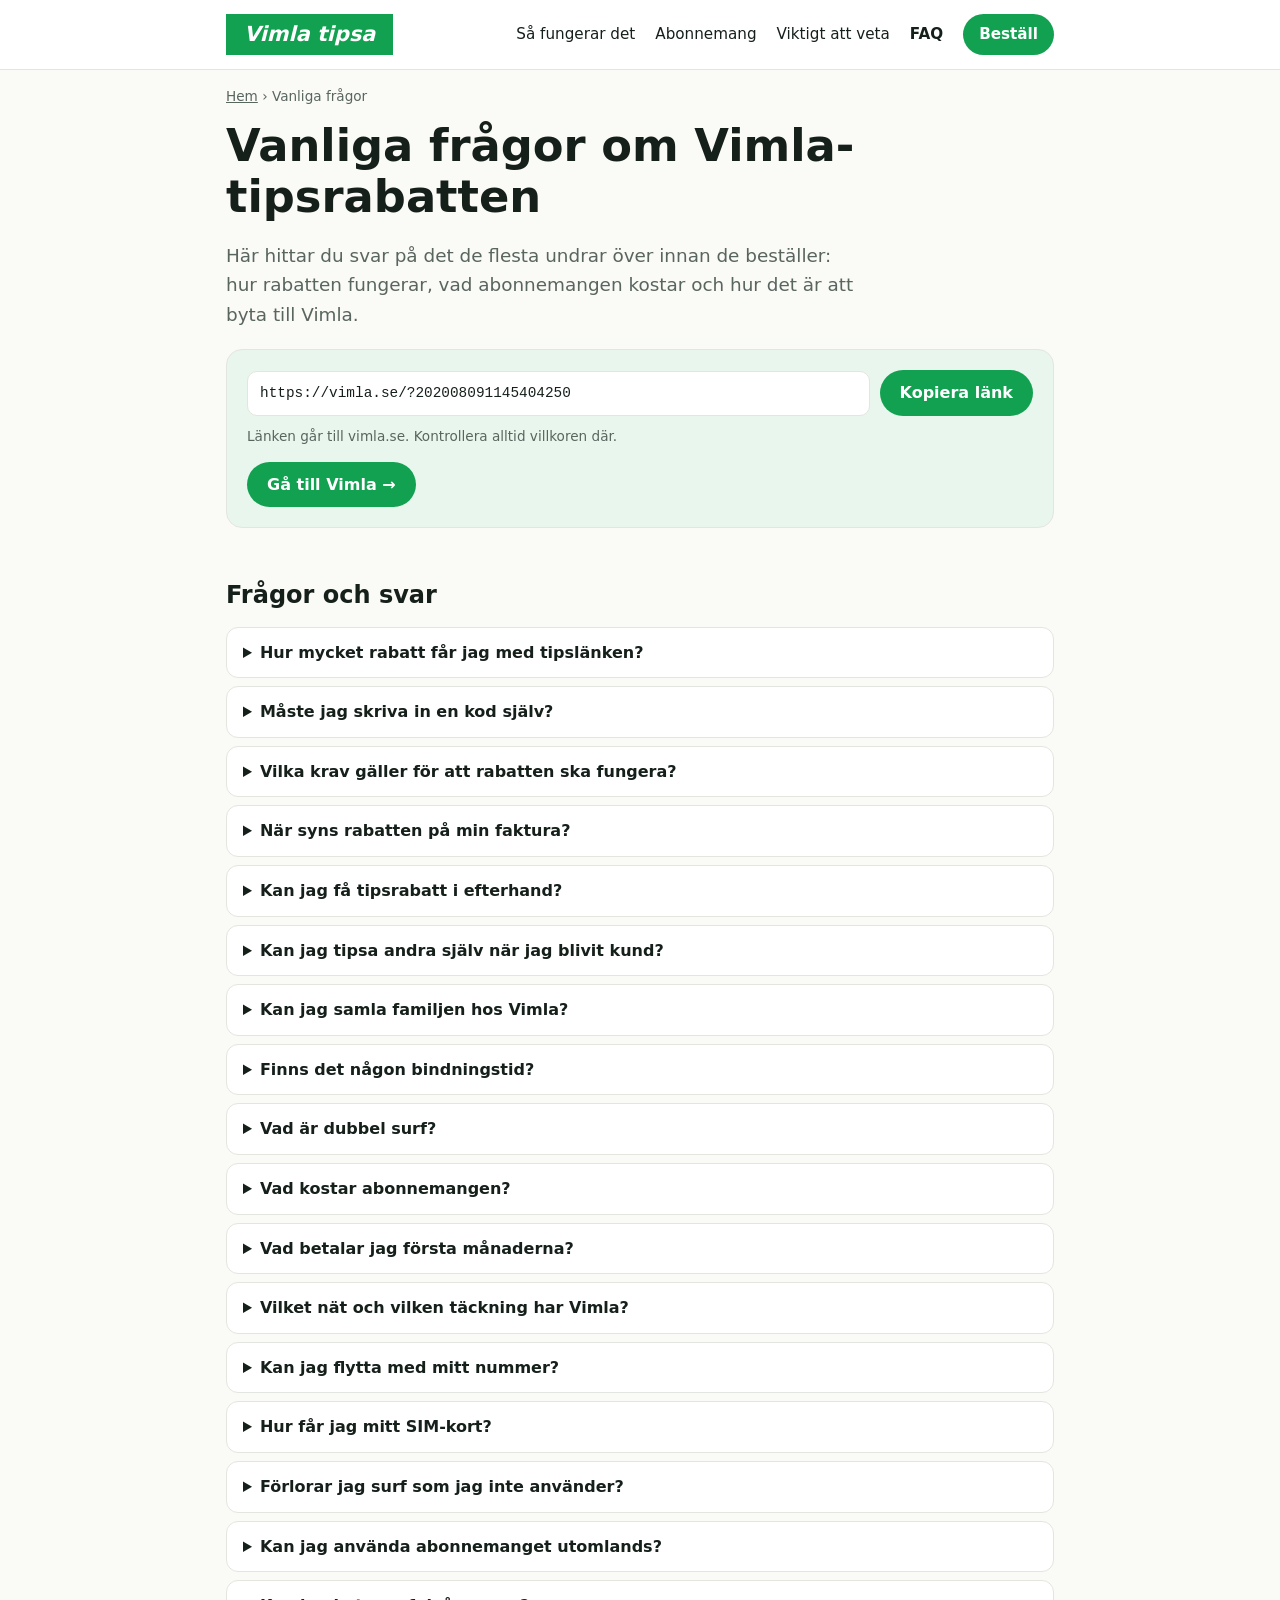
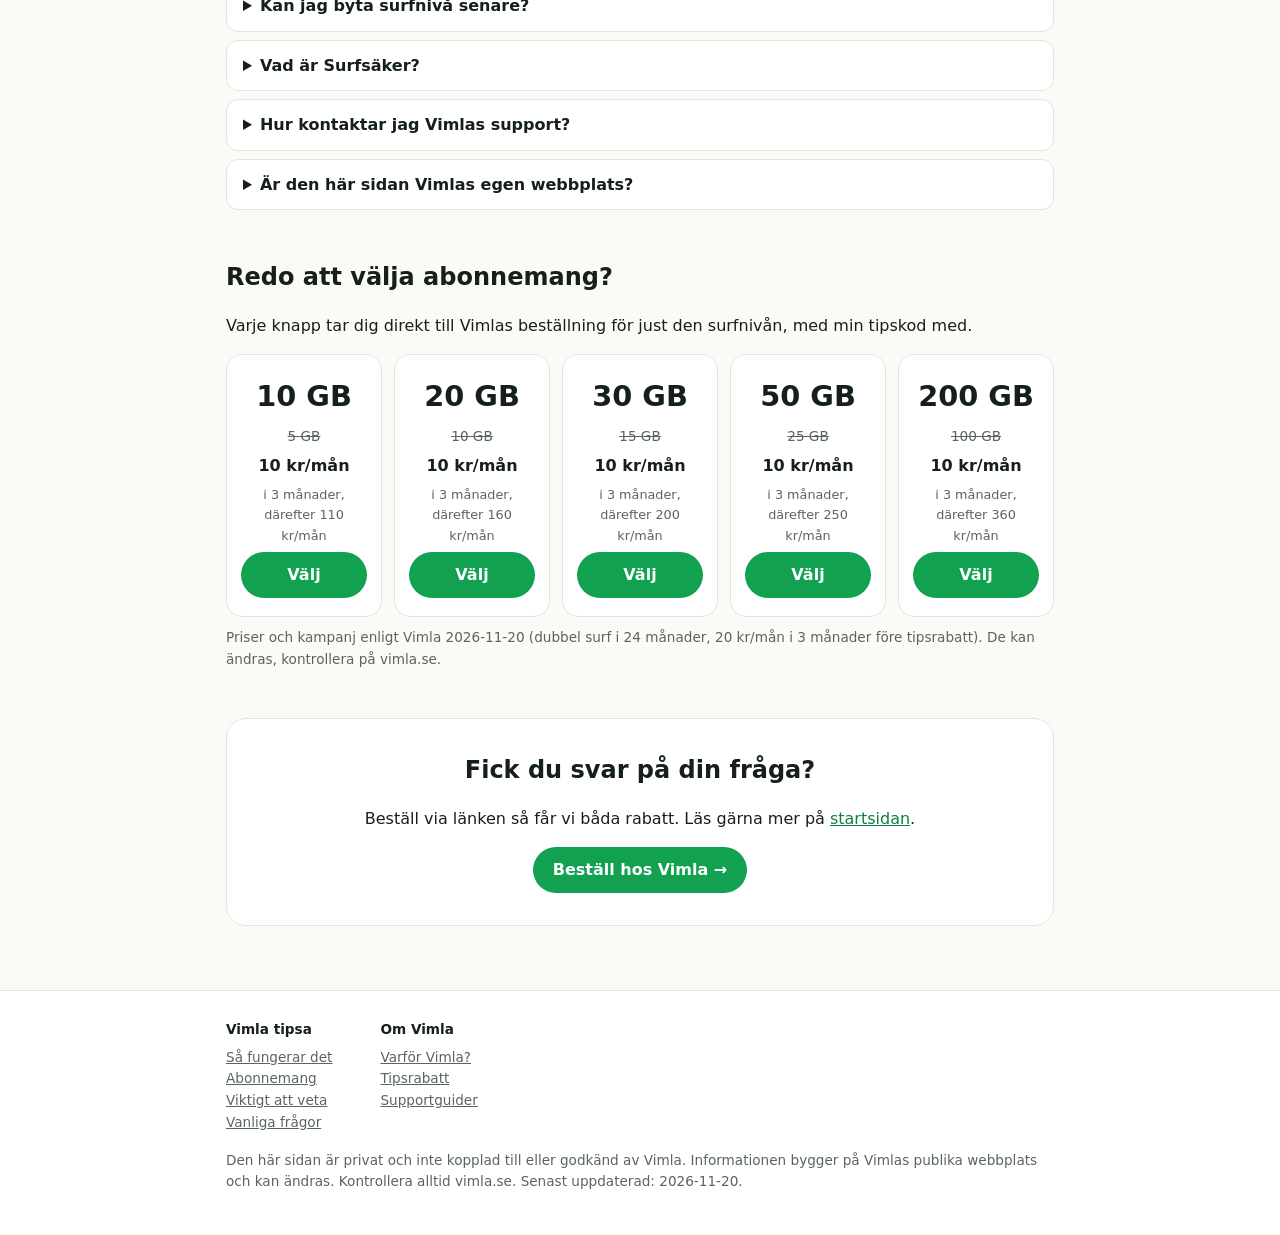
==== faq.html @ a54d3bc0 "Add Vimla tipsa referral site Static two-page site (start page and FAQ) with referral links.  Co-Aut" ====
<!doctype html>
<html lang="sv">
<head>
<meta charset="utf-8">
<meta name="viewport" content="width=device-width, initial-scale=1">
<title>Vanliga frågor om Vimla-tipsrabatten | Vimla tipsa</title>
<meta name="description" content="Svar på vanliga frågor om Vimla-tipsrabatten: hur rabatten fungerar, när den syns på fakturan, bindningstid, nummerflytt, SIM-kort, täckning och support.">
<meta name="robots" content="index, follow, max-image-preview:large">
<meta name="theme-color" content="#12a150">
<link rel="icon" href="data:image/svg+xml,%3Csvg xmlns='http://www.w3.org/2000/svg' viewBox='0 0 32 32'%3E%3Crect width='32' height='32' fill='%2312a150'/%3E%3Ctext x='16' y='23' font-size='20' font-weight='900' font-style='italic' text-anchor='middle' fill='white' font-family='sans-serif'%3EV%3C/text%3E%3C/svg%3E">
<meta property="og:type" content="website">
<meta property="og:locale" content="sv_SE">
<meta property="og:title" content="Vanliga frågor om Vimla-tipsrabatten">
<meta property="og:description" content="Svar på de vanligaste frågorna om tipsrabatten, bindningstid, nummerflytt, SIM-kort och täckning hos Vimla.">
<meta name="twitter:card" content="summary">
<meta name="twitter:title" content="Vanliga frågor om Vimla-tipsrabatten">
<meta name="twitter:description" content="Svar på de vanligaste frågorna om tipsrabatten, bindningstid, nummerflytt, SIM-kort och täckning hos Vimla.">
<script type="application/ld+json">
{"@context": "https://schema.org", "@type": "FAQPage", "mainEntity": [{"@type": "Question", "name": "Hur mycket rabatt får jag med tipslänken?", "acceptedAnswer": {"@type": "Answer", "text": "Du får 10 kr/mån i rabatt på månadsavgiften, och det gör även personen som tipsade dig. Rabatten gäller så länge ni båda har aktiva abonnemang hos Vimla."}}, {"@type": "Question", "name": "Måste jag skriva in en kod själv?", "acceptedAnswer": {"@type": "Answer", "text": "Nej. Koden ligger redan i länken. Använd knapparna på den här sidan så följer tipsrabatten med till beställningen hos Vimla. Rabatten kräver att du beställer via en tipslänk, så den går inte att lägga till i efterhand."}}, {"@type": "Question", "name": "Vilka krav gäller för att rabatten ska fungera?", "acceptedAnswer": {"@type": "Answer", "text": "Både du och personen som tipsade behöver ha aktiva abonnemang hos Vimla. Om ett av abonnemangen är pausat, avslutat eller har en obetald faktura försvinner rabatten, och den kommer tillbaka när abonnemanget är aktivt och betalt igen. Enligt Vimla ska båda abonnemangen vara fullt betalda sista dagen i månaden för att rabatten ska dras av månaden efter."}}, {"@type": "Question", "name": "När syns rabatten på min faktura?", "acceptedAnswer": {"@type": "Answer", "text": "Det kan dröja en eller ett par månader. Tipsrabatten aktiveras först när det nya abonnemanget har aktiverats. Du kan följa din tipsning på Mitt Vimla."}}, {"@type": "Question", "name": "Kan jag få tipsrabatt i efterhand?", "acceptedAnswer": {"@type": "Answer", "text": "Nej, abonnemanget måste beställas via en tipslänk. Får du problem med länken kan du kontakta Vimlas support, så hjälper de dig."}}, {"@type": "Question", "name": "Kan jag tipsa andra själv när jag blivit kund?", "acceptedAnswer": {"@type": "Answer", "text": "Ja. När du är kund hos Vimla hittar du din personliga tipslänk på Mitt Vimla under Tipsa & samla. Varje person som beställer via din länk ger dig och dem 10 kr/mån i rabatt, och du kan tipsa hur många du vill."}}, {"@type": "Question", "name": "Kan jag samla familjen hos Vimla?", "acceptedAnswer": {"@type": "Answer", "text": "Ja. Enligt Vimla kan du använda tipsrabatten för att samla familjen och spara totalt 20 kr/mån för varje nytt abonnemang du lägger till. Rabatten gäller så länge abonnemangen är aktiva."}}, {"@type": "Question", "name": "Finns det någon bindningstid?", "acceptedAnswer": {"@type": "Answer", "text": "Nej, Vimlas abonnemang har ingen bindningstid och du kan lämna när du vill. Kampanjen med dubbel surf gäller i 24 månader."}}, {"@type": "Question", "name": "Vad är dubbel surf?", "acceptedAnswer": {"@type": "Answer", "text": "Det är en kampanj hos Vimla där du får dubbelt så mycket data i 24 månader. Ett abonnemang med 5 GB ger till exempel 10 GB under kampanjen. Erbjudandet gäller nya Vimlare."}}, {"@type": "Question", "name": "Vad kostar abonnemangen?", "acceptedAnswer": {"@type": "Answer", "text": "Enligt Vimla 2026-11-20 kostar de fem surfnivåerna 110 kr/mån (10 GB), 160 kr/mån (20 GB), 200 kr/mån (30 GB), 250 kr/mån (50 GB) och 360 kr/mån (200 GB) efter kampanjen, med tipsrabatten på 10 kr/mån avdragen. De första tre månaderna är priset lägre. Priserna kan ändras, så kontrollera alltid vimla.se."}}, {"@type": "Question", "name": "Vad betalar jag första månaderna?", "acceptedAnswer": {"@type": "Answer", "text": "Kampanjpriset är 20 kr/mån i tre månader. Med tipsrabatten på 10 kr/mån blir det 10 kr/mån, och i exemplet på startsidan visas 0 kr/mån att betala nu. Din slutliga summa visas av Vimla innan du bekräftar ordern."}}, {"@type": "Question", "name": "Vilket nät och vilken täckning har Vimla?", "acceptedAnswer": {"@type": "Answer", "text": "Vimla är en del av Telenor Sverige och använder Telenors nät med 4G och 5G. Enligt Vimla täcker nätet 99,9 % av befolkningen. På Vimlas täckningskarta kan du kontrollera täckningen där du tänker använda abonnemanget."}}, {"@type": "Question", "name": "Kan jag flytta med mitt nummer?", "acceptedAnswer": {"@type": "Answer", "text": "Ja. Du kan flytta med ditt nummer till Vimla, och Vimla säger upp ditt tidigare abonnemang åt dig. Det kan ändå vara bra att kontrollera uppsägningstiden hos din nuvarande operatör. Du kan också välja ett nytt nummer när du beställer."}}, {"@type": "Question", "name": "Hur får jag mitt SIM-kort?", "acceptedAnswer": {"@type": "Answer", "text": "Vimla skickar ett SIM-kort hem till dig. Har du flyttat ditt nummer aktiveras SIM-kortet samma dag som flytten sker. Har du fått ett nytt nummer kan du börja surfa så fort du har satt i SIM-kortet."}}, {"@type": "Question", "name": "Förlorar jag surf som jag inte använder?", "acceptedAnswer": {"@type": "Answer", "text": "Nej. Enligt Vimla sparas din osurfade surf för alltid, och det finns ingen gräns för hur mycket du kan spara."}}, {"@type": "Question", "name": "Kan jag använda abonnemanget utomlands?", "acceptedAnswer": {"@type": "Answer", "text": "Fria samtal och mess gäller i Sverige och inom EU, där fri roaming gäller. Inom EU kan du surfa upp till 33 GB. Kontrollera priser utanför EU hos Vimla."}}, {"@type": "Question", "name": "Kan jag byta surfnivå senare?", "acceptedAnswer": {"@type": "Answer", "text": "Ja. Du kan ändra din surfnivå och ditt abonnemang på Mitt Vimla eller i Vimlas app."}}, {"@type": "Question", "name": "Vad är Surfsäker?", "acceptedAnswer": {"@type": "Answer", "text": "Surfsäker är en säkerhetstjänst som ingår på Vimlas mobilabonnemang. Den blockerar spam-sms och skadliga länkar och sidor när du surfar."}}, {"@type": "Question", "name": "Hur kontaktar jag Vimlas support?", "acceptedAnswer": {"@type": "Answer", "text": "Supporten är helt digital, så du slipper telefonkö. Vid allmänna frågor kan du maila, och för hjälp med ditt abonnemang kan du chatta vardagar 9–16:30 enligt Vimla."}}, {"@type": "Question", "name": "Är den här sidan Vimlas egen webbplats?", "acceptedAnswer": {"@type": "Answer", "text": "Nej. Det är en privat sida med en tipslänk till Vimla. Beställningen görs hos Vimla på vimla.se, och det är Vimlas villkor som gäller."}}]}
</script>
<link rel="stylesheet" href="style.css">
</head>
<body>
<nav>
  <div class="wrap">
    <a class="logo" href="https://vimla.se/?202008091145404250" rel="sponsored nofollow noopener" aria-label="Vimla tipsa"><span>Vimla tipsa</span></a>
    <a href="index.html#sa-fungerar">Så fungerar det</a>
    <a href="index.html#abonnemang">Abonnemang</a>
    <a href="index.html#viktigt">Viktigt att veta</a>
    <a href="faq.html" aria-current="page">FAQ</a>
    <a class="cta" data-home href="#" rel="sponsored nofollow noopener">Beställ</a>
  </div>
</nav>

<main class="wrap">
  <div class="crumbs"><a href="index.html">Hem</a> › Vanliga frågor</div>
  <h1>Vanliga frågor om Vimla-tipsrabatten</h1>
  <p class="lead">Här hittar du svar på det de flesta undrar över innan de beställer: hur rabatten fungerar, vad abonnemangen kostar och hur det är att byta till Vimla.</p>

  <div class="box">
    <div class="linkrow">
      <code data-reflink></code>
      <button type="button" data-copy>Kopiera länk</button>
    </div>
    <p class="small">Länken går till vimla.se. Kontrollera alltid villkoren där.</p>
    <p style="margin:14px 0 0"><a class="btn" data-home href="#">Gå till Vimla →</a></p>
  </div>

  <h2>Frågor och svar</h2>
  <div class="faq">
    <details><summary>Hur mycket rabatt får jag med tipslänken?</summary><p>Du får 10 kr/mån i rabatt på månadsavgiften, och det gör även personen som tipsade dig. Rabatten gäller så länge ni båda har aktiva abonnemang hos Vimla.</p></details>
    <details><summary>Måste jag skriva in en kod själv?</summary><p>Nej. Koden ligger redan i länken. Använd knapparna på den här sidan så följer tipsrabatten med till beställningen hos Vimla. Rabatten kräver att du beställer via en tipslänk, så den går inte att lägga till i efterhand.</p></details>
    <details><summary>Vilka krav gäller för att rabatten ska fungera?</summary><p>Både du och personen som tipsade behöver ha aktiva abonnemang hos Vimla. Om ett av abonnemangen är pausat, avslutat eller har en obetald faktura försvinner rabatten, och den kommer tillbaka när abonnemanget är aktivt och betalt igen. Enligt Vimla ska båda abonnemangen vara fullt betalda sista dagen i månaden för att rabatten ska dras av månaden efter.</p></details>
    <details><summary>När syns rabatten på min faktura?</summary><p>Det kan dröja en eller ett par månader. Tipsrabatten aktiveras först när det nya abonnemanget har aktiverats. Du kan följa din tipsning på Mitt Vimla.</p></details>
    <details><summary>Kan jag få tipsrabatt i efterhand?</summary><p>Nej, abonnemanget måste beställas via en tipslänk. Får du problem med länken kan du kontakta Vimlas support, så hjälper de dig.</p></details>
    <details><summary>Kan jag tipsa andra själv när jag blivit kund?</summary><p>Ja. När du är kund hos Vimla hittar du din personliga tipslänk på Mitt Vimla under Tipsa &amp; samla. Varje person som beställer via din länk ger dig och dem 10 kr/mån i rabatt, och du kan tipsa hur många du vill.</p></details>
    <details><summary>Kan jag samla familjen hos Vimla?</summary><p>Ja. Enligt Vimla kan du använda tipsrabatten för att samla familjen och spara totalt 20 kr/mån för varje nytt abonnemang du lägger till. Rabatten gäller så länge abonnemangen är aktiva.</p></details>
    <details><summary>Finns det någon bindningstid?</summary><p>Nej, Vimlas abonnemang har ingen bindningstid och du kan lämna när du vill. Kampanjen med dubbel surf gäller i 24 månader.</p></details>
    <details><summary>Vad är dubbel surf?</summary><p>Det är en kampanj hos Vimla där du får dubbelt så mycket data i 24 månader. Ett abonnemang med 5 GB ger till exempel 10 GB under kampanjen. Erbjudandet gäller nya Vimlare.</p></details>
    <details><summary>Vad kostar abonnemangen?</summary><p>Enligt Vimla 2026-11-20 kostar de fem surfnivåerna 110 kr/mån (10 GB), 160 kr/mån (20 GB), 200 kr/mån (30 GB), 250 kr/mån (50 GB) och 360 kr/mån (200 GB) efter kampanjen, med tipsrabatten på 10 kr/mån avdragen. De första tre månaderna är priset lägre. Priserna kan ändras, så kontrollera alltid vimla.se.</p></details>
    <details><summary>Vad betalar jag första månaderna?</summary><p>Kampanjpriset är 20 kr/mån i tre månader. Med tipsrabatten på 10 kr/mån blir det 10 kr/mån, och i exemplet på startsidan visas 0 kr/mån att betala nu. Din slutliga summa visas av Vimla innan du bekräftar ordern.</p></details>
    <details><summary>Vilket nät och vilken täckning har Vimla?</summary><p>Vimla är en del av Telenor Sverige och använder Telenors nät med 4G och 5G. Enligt Vimla täcker nätet 99,9 % av befolkningen. På Vimlas täckningskarta kan du kontrollera täckningen där du tänker använda abonnemanget.</p></details>
    <details><summary>Kan jag flytta med mitt nummer?</summary><p>Ja. Du kan flytta med ditt nummer till Vimla, och Vimla säger upp ditt tidigare abonnemang åt dig. Det kan ändå vara bra att kontrollera uppsägningstiden hos din nuvarande operatör. Du kan också välja ett nytt nummer när du beställer.</p></details>
    <details><summary>Hur får jag mitt SIM-kort?</summary><p>Vimla skickar ett SIM-kort hem till dig. Har du flyttat ditt nummer aktiveras SIM-kortet samma dag som flytten sker. Har du fått ett nytt nummer kan du börja surfa så fort du har satt i SIM-kortet.</p></details>
    <details><summary>Förlorar jag surf som jag inte använder?</summary><p>Nej. Enligt Vimla sparas din osurfade surf för alltid, och det finns ingen gräns för hur mycket du kan spara.</p></details>
    <details><summary>Kan jag använda abonnemanget utomlands?</summary><p>Fria samtal och mess gäller i Sverige och inom EU, där fri roaming gäller. Inom EU kan du surfa upp till 33 GB. Kontrollera priser utanför EU hos Vimla.</p></details>
    <details><summary>Kan jag byta surfnivå senare?</summary><p>Ja. Du kan ändra din surfnivå och ditt abonnemang på Mitt Vimla eller i Vimlas app.</p></details>
    <details><summary>Vad är Surfsäker?</summary><p>Surfsäker är en säkerhetstjänst som ingår på Vimlas mobilabonnemang. Den blockerar spam-sms och skadliga länkar och sidor när du surfar.</p></details>
    <details><summary>Hur kontaktar jag Vimlas support?</summary><p>Supporten är helt digital, så du slipper telefonkö. Vid allmänna frågor kan du maila, och för hjälp med ditt abonnemang kan du chatta vardagar 9–16:30 enligt Vimla.</p></details>
    <details><summary>Är den här sidan Vimlas egen webbplats?</summary><p>Nej. Det är en privat sida med en tipslänk till Vimla. Beställningen görs hos Vimla på vimla.se, och det är Vimlas villkor som gäller.</p></details>
  </div>

  <h2 id="abonnemang">Redo att välja abonnemang?</h2>
  <p>Varje knapp tar dig direkt till Vimlas beställning för just den surfnivån, med min tipskod med.</p>
  <div class="plans" id="plans"></div>
  <p class="small">Priser och kampanj enligt Vimla 2026-11-20 (dubbel surf i 24 månader, 20 kr/mån i 3 månader före tipsrabatt). De kan ändras, kontrollera på vimla.se.</p>

  <section class="final">
    <h2 style="margin-top:0">Fick du svar på din fråga?</h2>
    <p>Beställ via länken så får vi båda rabatt. Läs gärna mer på <a href="index.html">startsidan</a>.</p>
    <div class="linkrow"><a class="btn" data-home href="#">Beställ hos Vimla →</a></div>
  </section>
</main>

<footer>
  <div class="wrap">
    <div class="cols">
      <div><h4>Vimla tipsa</h4><a href="index.html#sa-fungerar">Så fungerar det</a><a href="index.html#abonnemang">Abonnemang</a><a href="index.html#viktigt">Viktigt att veta</a><a href="faq.html">Vanliga frågor</a></div>
      <div><h4>Om Vimla</h4><a href="https://vimla.se/varfor-vimla/" rel="noopener">Varför Vimla?</a><a href="https://vimla.se/tipsrabatt-guide/" rel="noopener">Tipsrabatt</a><a href="https://faq.vimla.se/hc/sv" rel="noopener">Supportguider</a></div>
    </div>
    <p>Den här sidan är privat och inte kopplad till eller godkänd av Vimla. Informationen bygger på Vimlas publika webbplats och kan ändras. Kontrollera alltid vimla.se. Senast uppdaterad: 2026-11-20.</p>
  </div>
</footer>

<script src="site.js"></script>
</body>
</html>
---- style.css ----
:root{--bg:#fafaf7;--card:#fff;--ink:#16201b;--muted:#59655f;--line:#e3e6df;--brand:#12a150;--brand-d:#0d7f3e;--soft:#e8f6ed}
  @media (prefers-color-scheme:dark){:root{--bg:#0f1512;--card:#17201b;--ink:#eef3ef;--muted:#9aa8a0;--line:#26332b;--brand:#3ccf7a;--brand-d:#63dd96;--soft:#16301f}}
  *{box-sizing:border-box}
  body{margin:0;background:var(--bg);color:var(--ink);font:16px/1.6 system-ui,-apple-system,"Segoe UI",Roboto,sans-serif}
  a{color:var(--brand-d)}
  .wrap{max-width:860px;margin:0 auto;padding:0 16px}
  nav{border-bottom:1px solid var(--line);background:var(--card)}
  nav .wrap{display:flex;flex-wrap:wrap;gap:8px 20px;align-items:center;padding-top:14px;padding-bottom:14px}
  .logo{margin-right:auto;display:grid;place-items:center;padding:10px 18px;background:var(--brand);color:#fff;font-weight:900;font-style:italic;font-size:1.3rem;line-height:1;white-space:nowrap;text-align:center;text-decoration:none;border-radius:0}
  .logo span{display:block}
  nav a{color:var(--ink);text-decoration:none;font-size:.95rem}
  nav a[aria-current]{font-weight:700}
  nav a.cta{background:var(--brand);color:#fff;padding:8px 16px;border-radius:999px;font-weight:600}
  .crumbs{font-size:.85rem;color:var(--muted);padding:16px 0 0}
  .crumbs a{color:inherit}
  h1{font-size:clamp(1.9rem,5vw,2.8rem);line-height:1.15;margin:12px 0}
  h2{font-size:1.5rem;margin:48px 0 12px}
  .lead{font-size:1.15rem;color:var(--muted);max-width:640px}
  .steps{display:grid;gap:16px;grid-template-columns:repeat(auto-fit,minmax(230px,1fr));margin-top:20px}
  .step{background:var(--card);border:1px solid var(--line);border-radius:16px;padding:20px}
  .step .n{display:inline-grid;place-items:center;width:34px;height:34px;border-radius:50%;background:var(--brand);color:#fff;font-weight:700}
  .step h3{margin:10px 0 4px}
  .step p{margin:0;color:var(--muted)}
  .box{background:var(--soft);border:1px solid var(--line);border-radius:16px;padding:20px;margin-top:20px}
  .linkrow{display:flex;flex-wrap:wrap;gap:10px;align-items:center}
  code{flex:1 1 280px;min-width:0;overflow-wrap:anywhere;background:var(--card);border:1px solid var(--line);border-radius:10px;padding:10px 12px;font-size:.9rem}
  button,.btn{font:inherit;font-weight:600;cursor:pointer;border:0;border-radius:999px;padding:10px 20px;background:var(--brand);color:#fff;text-decoration:none;display:inline-block}
  button:hover,.btn:hover{background:var(--brand-d)}
  .small{font-size:.85rem;color:var(--muted);margin:10px 0 0}
  .plans{display:grid;gap:12px;grid-template-columns:repeat(auto-fit,minmax(140px,1fr));margin-top:16px}
  .plan{background:var(--card);border:1px solid var(--line);border-radius:16px;padding:18px 14px;text-align:center;display:flex;flex-direction:column;gap:6px}
  .plan .gb{font-size:1.8rem;font-weight:800}
  .plan .old{color:var(--muted);font-size:.85rem}
  .plan .price{font-weight:700}
  .plan .then{color:var(--muted);font-size:.8rem;flex:1}
  .tabs{display:flex;flex-wrap:wrap;gap:8px;margin:16px 0}
  .tabs button{background:var(--card);color:var(--ink);border:1px solid var(--line)}
  .tabs button[aria-pressed="true"]{background:var(--brand);color:#fff;border-color:var(--brand)}
  .order{background:var(--card);border:1px solid var(--line);border-radius:20px;padding:24px;max-width:420px}
  .order{position:relative;overflow:hidden}
  .order::after{content:"EXEMPEL";position:absolute;inset:0;display:grid;place-items:center;font-size:2.88rem;font-weight:900;letter-spacing:.08em;color:var(--brand);opacity:.13;transform:rotate(-45deg);pointer-events:none}
  .order-gb{font-size:1.6rem;font-weight:800;font-style:italic}
  .order-gb del{opacity:.7}
  .order hr{border:0;border-top:1px solid var(--line);margin:16px 0}
  .checks{list-style:none;padding:0;margin:12px 0 0;font-size:.9rem;font-weight:500}
  .checks li{display:flex;gap:10px;align-items:center}
  .checks li::before{content:"✓";display:inline-grid;place-items:center;width:18px;height:18px;border:1.5px solid var(--ink);border-radius:50%;font-size:.65rem}
  .order .row{display:flex;justify-content:space-between;gap:12px}
  .order .ul{text-decoration:underline;font-weight:600;align-self:flex-end}
  .order-total{font-size:1.3rem;font-weight:800;font-style:italic;margin-bottom:6px}
  .line{padding:8px 0;border-bottom:1px solid var(--muted);font-size:.95rem}
  .line.green{border-bottom-color:var(--brand);border-bottom-width:2px}
  .line.last{border-bottom:0}
  .info{display:inline-grid;place-items:center;width:16px;height:16px;border:1px solid var(--ink);border-radius:50%;font-size:.7rem}
  .faq details{background:var(--card);border:1px solid var(--line);border-radius:12px;padding:12px 16px;margin:8px 0}
  .faq summary{cursor:pointer;font-weight:600}
  .faq p{margin:8px 0 0;color:var(--muted)}
  ul{padding-left:1.2rem}
  li{margin:6px 0}
  .final{text-align:center;background:var(--card);border:1px solid var(--line);border-radius:20px;padding:32px 20px;margin-top:48px}
  .final .linkrow{justify-content:center;margin-top:16px}
  footer{margin-top:64px;border-top:1px solid var(--line);background:var(--card);padding:28px 0;font-size:.85rem;color:var(--muted)}
  footer .cols{display:flex;flex-wrap:wrap;gap:24px 48px;margin-bottom:16px}
  footer h4{margin:0 0 6px;color:var(--ink)}
  footer a{display:block;color:inherit}
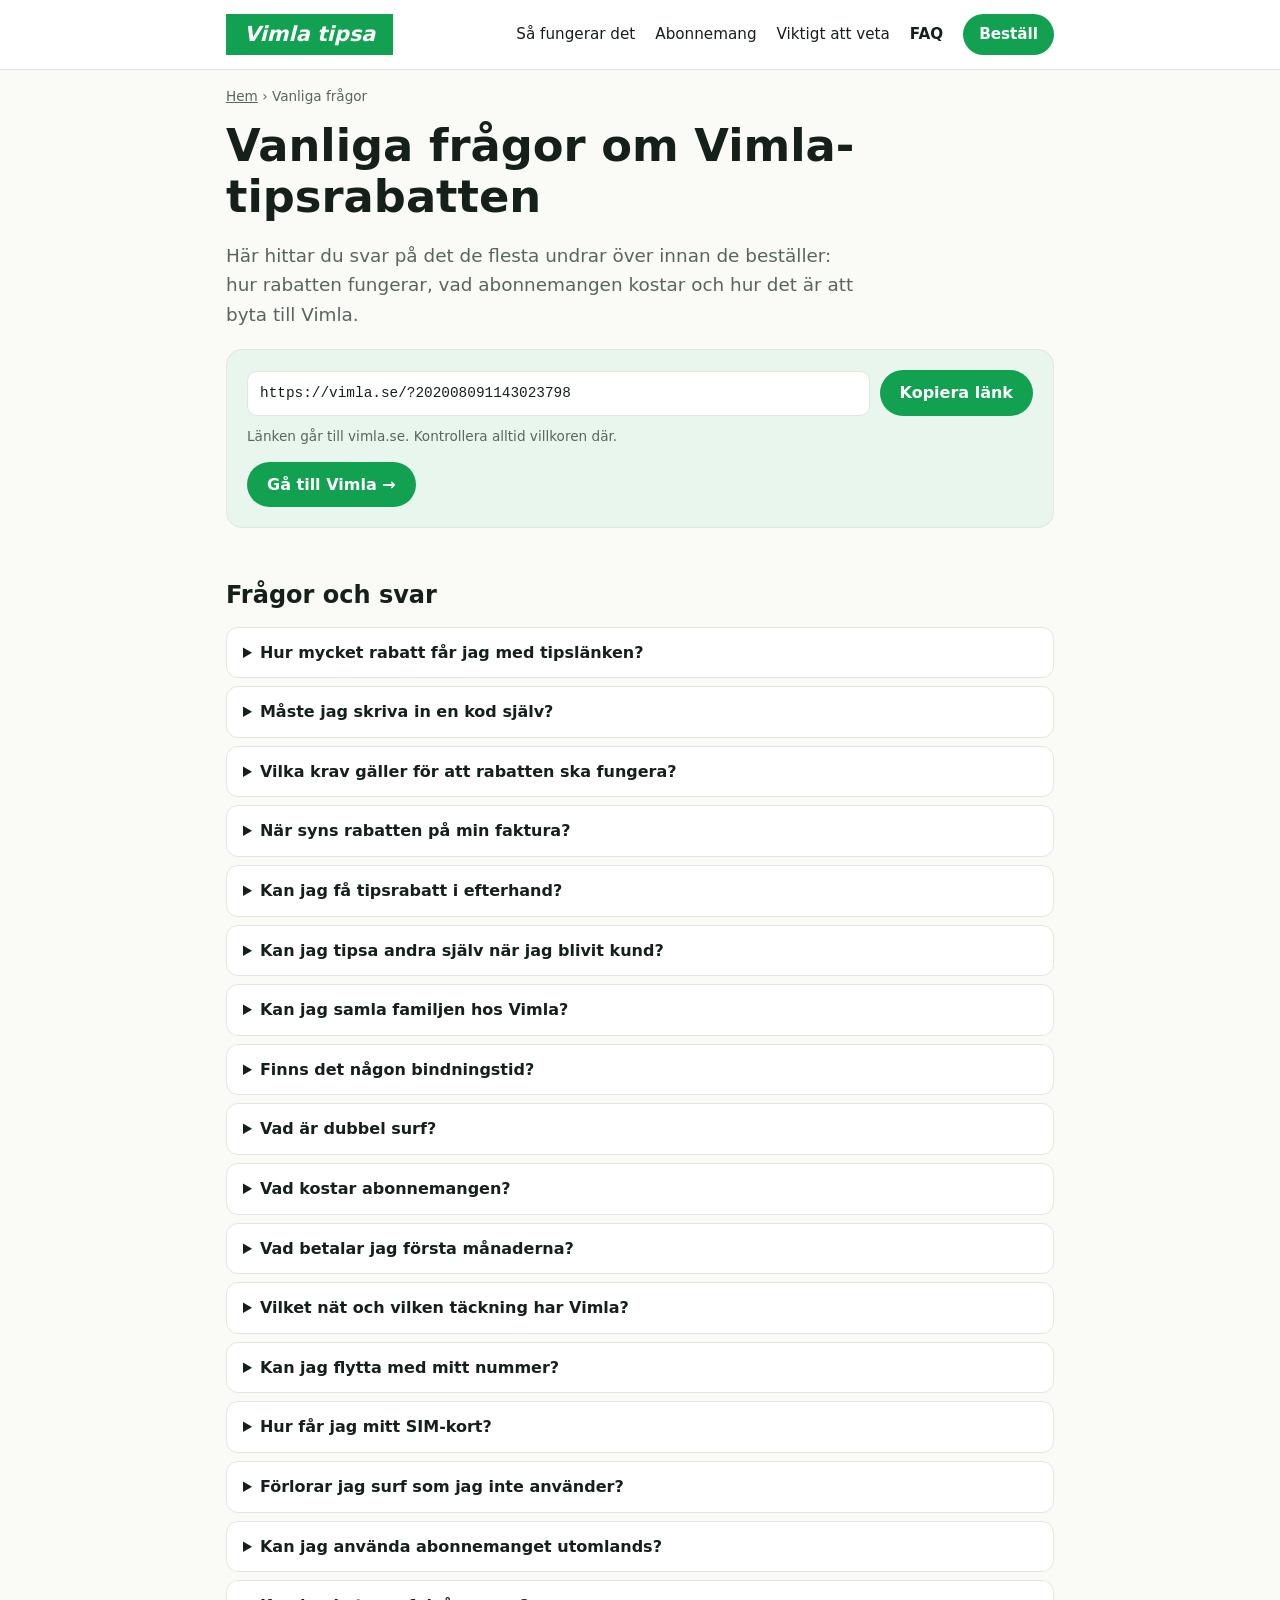
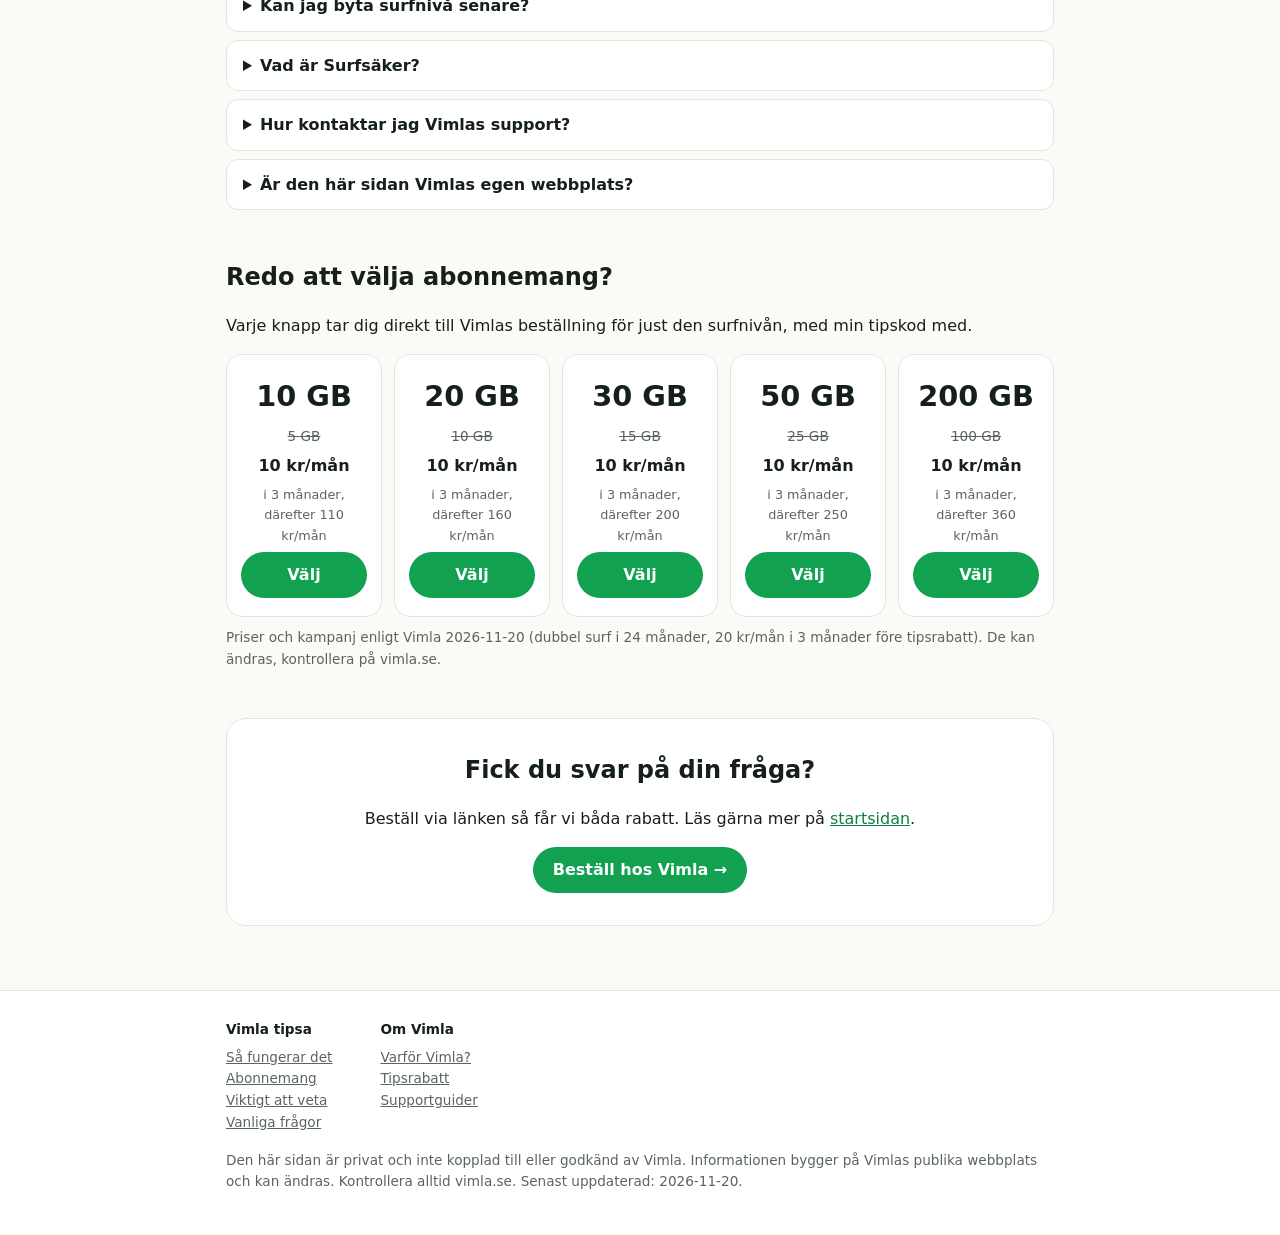
==== commit 7af829a3: "Update referral code and add SEO files Switch to the new referral code, add canonical and og:url tag" ====
--- a/faq.html
+++ b/faq.html
@@ -7,8 +7,11 @@
 <meta name="description" content="Svar på vanliga frågor om Vimla-tipsrabatten: hur rabatten fungerar, när den syns på fakturan, bindningstid, nummerflytt, SIM-kort, täckning och support.">
 <meta name="robots" content="index, follow, max-image-preview:large">
 <meta name="theme-color" content="#12a150">
+<link rel="canonical" href="https://vimla-kod.se/faq.html">
 <link rel="icon" href="data:image/svg+xml,%3Csvg xmlns='http://www.w3.org/2000/svg' viewBox='0 0 32 32'%3E%3Crect width='32' height='32' fill='%2312a150'/%3E%3Ctext x='16' y='23' font-size='20' font-weight='900' font-style='italic' text-anchor='middle' fill='white' font-family='sans-serif'%3EV%3C/text%3E%3C/svg%3E">
 <meta property="og:type" content="website">
+<meta property="og:url" content="https://vimla-kod.se/faq.html">
+<meta property="og:site_name" content="Vimla tipsa">
 <meta property="og:locale" content="sv_SE">
 <meta property="og:title" content="Vanliga frågor om Vimla-tipsrabatten">
 <meta property="og:description" content="Svar på de vanligaste frågorna om tipsrabatten, bindningstid, nummerflytt, SIM-kort och täckning hos Vimla.">
@@ -23,7 +26,7 @@
 <body>
 <nav>
   <div class="wrap">
-    <a class="logo" href="https://vimla.se/?202008091145404250" rel="sponsored nofollow noopener" aria-label="Vimla tipsa"><span>Vimla tipsa</span></a>
+    <a class="logo" href="https://vimla.se/?202008091143023798" rel="sponsored nofollow noopener" aria-label="Vimla tipsa"><span>Vimla tipsa</span></a>
     <a href="index.html#sa-fungerar">Så fungerar det</a>
     <a href="index.html#abonnemang">Abonnemang</a>
     <a href="index.html#viktigt">Viktigt att veta</a>
